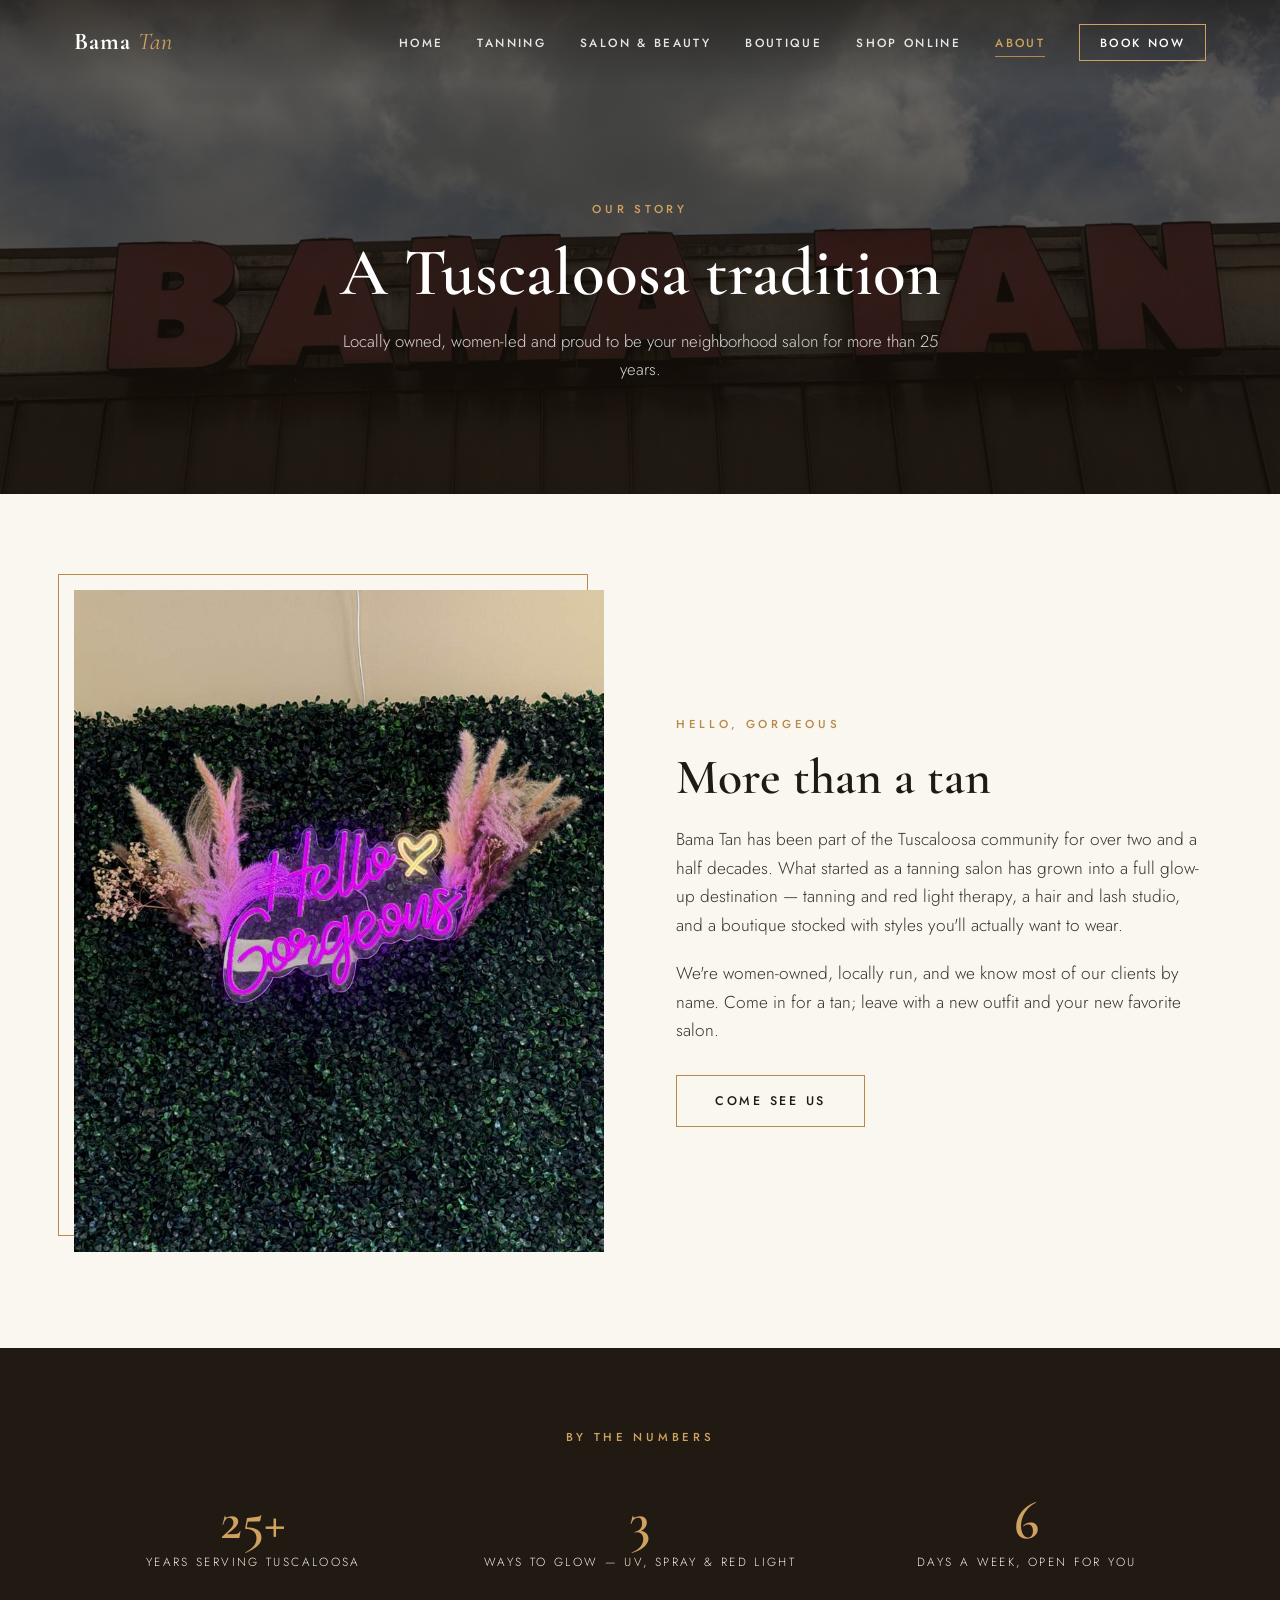
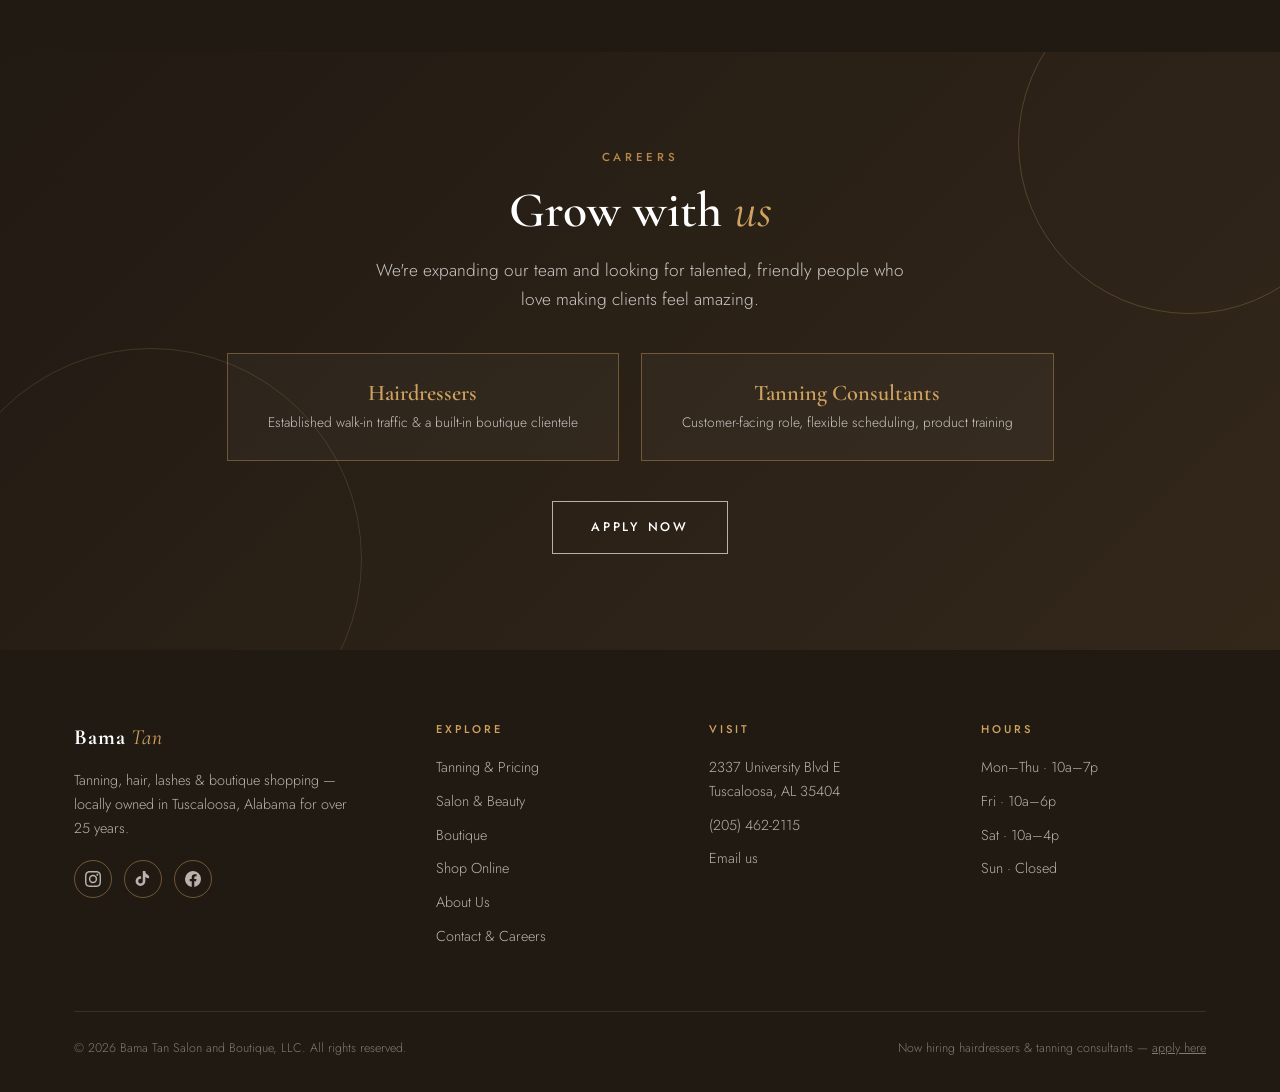
==== about/index.html @ 756f2138 "Add files via upload" ====
<!DOCTYPE html>
<html lang="en">
<head>
<meta charset="UTF-8">
<meta name="viewport" content="width=device-width, initial-scale=1.0">
<title>About Us | Bama Tan Salon & Boutique, Tuscaloosa AL</title>
<meta name="description" content="Locally owned and women-led, Bama Tan has served Tuscaloosa for over 25 years. Now hiring hairdressers and tanning consultants.">
<meta name="robots" content="index, follow">
<meta name="author" content="Bama Tan Salon and Boutique, LLC">
<meta name="theme-color" content="#211a13">
<link rel="canonical" href="https://www.bamatansalonandboutique.com/about/">
<meta name="geo.region" content="US-AL">
<meta name="geo.placename" content="Tuscaloosa, Alabama">
<meta name="geo.position" content="33.2036;-87.5008">
<meta name="ICBM" content="33.2036, -87.5008">
<meta property="og:type" content="website">
<meta property="og:site_name" content="Bama Tan Salon &amp; Boutique">
<meta property="og:title" content="About Us | Bama Tan Salon & Boutique, Tuscaloosa AL">
<meta property="og:description" content="Locally owned and women-led, Bama Tan has served Tuscaloosa for over 25 years. Now hiring hairdressers and tanning consultants.">
<meta property="og:url" content="https://www.bamatansalonandboutique.com/about/">
<meta property="og:image" content="https://www.bamatansalonandboutique.com/assets/img/og-image.jpg">
<meta property="og:image:width" content="1200">
<meta property="og:image:height" content="630">
<meta property="og:locale" content="en_US">
<meta name="twitter:card" content="summary_large_image">
<meta name="twitter:title" content="About Us | Bama Tan Salon & Boutique, Tuscaloosa AL">
<meta name="twitter:description" content="Locally owned and women-led, Bama Tan has served Tuscaloosa for over 25 years. Now hiring hairdressers and tanning consultants.">
<meta name="twitter:image" content="https://www.bamatansalonandboutique.com/assets/img/og-image.jpg">
<link rel="icon" type="image/svg+xml" href="/favicon.svg">
<link rel="apple-touch-icon" href="/apple-touch-icon.png">
<link rel="manifest" href="/site.webmanifest">
<link rel="preload" as="image" href="/assets/img/IMG_2911.jpg">
<link rel="preconnect" href="https://fonts.googleapis.com">
<link rel="preconnect" href="https://fonts.gstatic.com" crossorigin>
<link href="https://fonts.googleapis.com/css2?family=Cormorant+Garamond:ital,wght@0,400;0,500;0,600;0,700;1,400&family=Jost:wght@300;400;500;600&display=swap" rel="stylesheet">
<link rel="stylesheet" href="/assets/css/style.css">
<script type="application/ld+json">
{
 "@context": "https://schema.org",
 "@type": "BeautySalon",
 "name": "Bama Tan Salon and Boutique",
 "alternateName": "Bama Tan",
 "description": "Locally owned salon and boutique in Tuscaloosa, Alabama offering Level 2 and Level 3 tanning, red light therapy, spray tans, hair services, lash extensions, waxing, and a curated fashion boutique.",
 "url": "https://www.bamatansalonandboutique.com/",
 "email": "bethprice@bamatansalonandboutique.com",
 "telephone": "+1-205-462-2115",
 "priceRange": "$$",
 "address": {
  "@type": "PostalAddress",
  "streetAddress": "2337 University Blvd E",
  "addressLocality": "Tuscaloosa",
  "addressRegion": "AL",
  "postalCode": "35404",
  "addressCountry": "US"
 },
 "geo": {
  "@type": "GeoCoordinates",
  "latitude": 33.2036,
  "longitude": -87.5008
 },
 "openingHoursSpecification": [
  {
   "@type": "OpeningHoursSpecification",
   "dayOfWeek": [
    "Monday",
    "Tuesday",
    "Wednesday",
    "Thursday"
   ],
   "opens": "10:00",
   "closes": "19:00"
  },
  {
   "@type": "OpeningHoursSpecification",
   "dayOfWeek": "Friday",
   "opens": "10:00",
   "closes": "18:00"
  },
  {
   "@type": "OpeningHoursSpecification",
   "dayOfWeek": "Saturday",
   "opens": "10:00",
   "closes": "16:00"
  }
 ],
 "sameAs": [
  "https://www.instagram.com/bama_tanttown/",
  "https://www.tiktok.com/@bama_tanttown",
  "https://www.facebook.com/p/Bama-Tan-Salon-Boutique-61575479722698/"
 ],
 "paymentAccepted": "Cash, Visa, Mastercard, American Express, Discover, Afterpay",
 "hasOfferCatalog": {
  "@type": "OfferCatalog",
  "name": "Salon Services",
  "itemListElement": [
   {
    "@type": "Offer",
    "itemOffered": {
     "@type": "Service",
     "name": "Level 1 Tanning"
    },
    "price": "10",
    "priceCurrency": "USD"
   },
   {
    "@type": "Offer",
    "itemOffered": {
     "@type": "Service",
     "name": "Level 2 Tanning"
    },
    "price": "12",
    "priceCurrency": "USD"
   },
   {
    "@type": "Offer",
    "itemOffered": {
     "@type": "Service",
     "name": "Level 3 Tanning"
    },
    "price": "15",
    "priceCurrency": "USD"
   },
   {
    "@type": "Offer",
    "itemOffered": {
     "@type": "Service",
     "name": "Red Light Therapy"
    },
    "price": "12",
    "priceCurrency": "USD"
   },
   {
    "@type": "Offer",
    "itemOffered": {
     "@type": "Service",
     "name": "Spray Tan"
    },
    "price": "30",
    "priceCurrency": "USD"
   },
   {
    "@type": "Offer",
    "itemOffered": {
     "@type": "Service",
     "name": "Classic Lash Extensions"
    },
    "price": "110",
    "priceCurrency": "USD"
   },
   {
    "@type": "Offer",
    "itemOffered": {
     "@type": "Service",
     "name": "Men's Haircut"
    },
    "price": "30",
    "priceCurrency": "USD"
   },
   {
    "@type": "Offer",
    "itemOffered": {
     "@type": "Service",
     "name": "Women's Haircut & Style"
    },
    "price": "45",
    "priceCurrency": "USD"
   },
   {
    "@type": "Offer",
    "itemOffered": {
     "@type": "Service",
     "name": "All-Over Color"
    },
    "price": "60",
    "priceCurrency": "USD"
   },
   {
    "@type": "Offer",
    "itemOffered": {
     "@type": "Service",
     "name": "Blowout & Style"
    },
    "price": "35",
    "priceCurrency": "USD"
   }
  ]
 }
}
</script>
<script type="application/ld+json">{"@context": "https://schema.org", "@type": "BreadcrumbList", "itemListElement": [{"@type": "ListItem", "position": 1, "name": "Home", "item": "https://www.bamatansalonandboutique.com/"}, {"@type": "ListItem", "position": 2, "name": "About", "item": "https://www.bamatansalonandboutique.com/about/"}]}</script>
</head>
<body>

<nav id="nav">
  <div class="wrap nav-inner">
    <a href="/" class="logo">Bama <em>Tan</em></a>
    <button class="burger" id="burger" aria-label="Menu"><span></span><span></span><span></span></button>
    <ul class="nav-links" id="navLinks">
      <li><a href="/">Home</a></li>
      <li><a href="/tanning/">Tanning</a></li>
      <li><a href="/salon/">Salon &amp; Beauty</a></li>
      <li><a href="/boutique/">Boutique</a></li>
      <li><a href="/shop/">Shop Online</a></li>
      <li><a href="/about/" class="active">About</a></li>
      <li><a href="/contact/" class="nav-cta">Book Now</a></li>
    </ul>
  </div>
</nav>

<main>

  <header class="page-hero">
    <div class="bg" style="background-image:url('/assets/img/IMG_2911.jpg')"></div>
    <div class="wrap">
      <span class="eyebrow">Our Story</span>
      <h1 class="h-xl">A Tuscaloosa tradition</h1>
      <p>Locally owned, women-led and proud to be your neighborhood salon for more than 25 years.</p>
    </div>
  </header>

  <section>
    <div class="wrap split">
      <div class="img-frame reveal"><img src="/assets/img/IMG_2914.jpg" alt="Hello Gorgeous neon selfie wall at Bama Tan Salon and Boutique" loading="lazy"></div>
      <div class="reveal">
        <span class="eyebrow">Hello, Gorgeous</span>
        <h2 class="h-lg">More than a tan</h2>
        <p class="lead" style="margin:20px 0">Bama Tan has been part of the Tuscaloosa community for over two and a half decades. What started as a tanning salon has grown into a full glow-up destination — tanning and red light therapy, a hair and lash studio, and a boutique stocked with styles you'll actually want to wear.</p>
        <p class="lead" style="margin:0 0 30px">We're women-owned, locally run, and we know most of our clients by name. Come in for a tan; leave with a new outfit and your new favorite salon.</p>
        <a href="/contact/" class="btn">Come See Us</a>
      </div>
    </div>
  </section>

  <section class="dark" style="padding:80px 0">
    <div class="wrap center reveal">
      <span class="eyebrow">By The Numbers</span>
      <div class="grid-3" style="margin-top:44px">
        <div><div class="serif" style="font-size:3.4rem;color:var(--gold-2)">25+</div><p style="letter-spacing:.2em;text-transform:uppercase;font-size:.74rem">Years serving Tuscaloosa</p></div>
        <div><div class="serif" style="font-size:3.4rem;color:var(--gold-2)">3</div><p style="letter-spacing:.2em;text-transform:uppercase;font-size:.74rem">Ways to glow — UV, spray &amp; red light</p></div>
        <div><div class="serif" style="font-size:3.4rem;color:var(--gold-2)">6</div><p style="letter-spacing:.2em;text-transform:uppercase;font-size:.74rem">Days a week, open for you</p></div>
      </div>
    </div>
  </section>

  <section class="hiring">
    <div class="wrap reveal">
      <span class="eyebrow">Careers</span>
      <h2 class="h-lg">Grow with <em>us</em></h2>
      <p class="lead" style="margin:18px auto 0;max-width:560px;color:rgba(255,255,255,.75)">We're expanding our team and looking for talented, friendly people who love making clients feel amazing.</p>
      <div class="roles">
        <div class="role"><h3>Hairdressers</h3><p>Established walk-in traffic &amp; a built-in boutique clientele</p></div>
        <div class="role"><h3>Tanning Consultants</h3><p>Customer-facing role, flexible scheduling, product training</p></div>
      </div>
      <a href="/contact/" class="btn ghost-light" >Apply Now</a>
    </div>
  </section>

</main>

<footer>
  <div class="wrap">
    <div class="foot-grid">
      <div>
        <a href="/" class="logo">Bama <em>Tan</em></a>
        <p style="max-width:280px">Tanning, hair, lashes &amp; boutique shopping — locally owned in Tuscaloosa, Alabama for over 25 years.</p>
        <div class="socials">
          <a href="https://www.instagram.com/bama_tanttown/" target="_blank" rel="noopener" aria-label="Instagram"><svg viewBox="0 0 24 24"><path d="M12 2.2c3.2 0 3.6 0 4.9.1 1.2.1 1.8.2 2.2.4.6.2 1 .5 1.4.9.4.4.7.8.9 1.4.2.4.4 1 .4 2.2.1 1.3.1 1.7.1 4.9s0 3.6-.1 4.9c-.1 1.2-.2 1.8-.4 2.2-.2.6-.5 1-.9 1.4-.4.4-.8.7-1.4.9-.4.2-1 .4-2.2.4-1.3.1-1.7.1-4.9.1s-3.6 0-4.9-.1c-1.2-.1-1.8-.2-2.2-.4-.6-.2-1-.5-1.4-.9-.4-.4-.7-.8-.9-1.4-.2-.4-.4-1-.4-2.2C2.2 15.6 2.2 15.2 2.2 12s0-3.6.1-4.9c.1-1.2.2-1.8.4-2.2.2-.6.5-1 .9-1.4.4-.4.8-.7 1.4-.9.4-.2 1-.4 2.2-.4C8.4 2.2 8.8 2.2 12 2.2m0-2.2C8.7 0 8.3 0 7 .1 5.7.1 4.9.3 4.1.6c-.8.3-1.5.7-2.1 1.4C1.3 2.6.9 3.3.6 4.1.3 4.9.1 5.7.1 7 0 8.3 0 8.7 0 12s0 3.7.1 5c0 1.3.2 2.1.5 2.9.3.8.7 1.5 1.4 2.1.6.7 1.3 1.1 2.1 1.4.8.3 1.6.5 2.9.5 1.3.1 1.7.1 5 .1s3.7 0 5-.1c1.3 0 2.1-.2 2.9-.5.8-.3 1.5-.7 2.1-1.4.7-.6 1.1-1.3 1.4-2.1.3-.8.5-1.6.5-2.9.1-1.3.1-1.7.1-5s0-3.7-.1-5c0-1.3-.2-2.1-.5-2.9-.3-.8-.7-1.5-1.4-2.1C21.4 1.3 20.7.9 19.9.6 19.1.3 18.3.1 17 .1 15.7 0 15.3 0 12 0zm0 5.8a6.2 6.2 0 1 0 0 12.4 6.2 6.2 0 0 0 0-12.4zM12 16a4 4 0 1 1 0-8 4 4 0 0 1 0 8zm7.8-10.4a1.4 1.4 0 1 1-2.8 0 1.4 1.4 0 0 1 2.8 0z"/></svg></a>
          <a href="https://www.tiktok.com/@bama_tanttown" target="_blank" rel="noopener" aria-label="TikTok"><svg viewBox="0 0 24 24"><path d="M19.6 5.8a5.9 5.9 0 0 1-3.5-2.9 5.8 5.8 0 0 1-.6-2.9h-3.8v15.3a3.5 3.5 0 0 1-3.5 3.4 3.5 3.5 0 0 1-3.4-3.5 3.5 3.5 0 0 1 3.4-3.5c.4 0 .7 0 1 .2V8a7.3 7.3 0 0 0-1-.1 7.3 7.3 0 0 0-7.3 7.3A7.3 7.3 0 0 0 8.2 22.5a7.3 7.3 0 0 0 7.3-7.3V9.1a9.6 9.6 0 0 0 5.6 1.8V7.1c-.5 0-1-.1-1.5-.3z"/></svg></a>
          <a href="https://www.facebook.com/p/Bama-Tan-Salon-Boutique-61575479722698/" target="_blank" rel="noopener" aria-label="Facebook"><svg viewBox="0 0 24 24"><path d="M24 12a12 12 0 1 0-13.9 11.9v-8.4h-3V12h3V9.4c0-3 1.8-4.7 4.6-4.7 1.3 0 2.7.2 2.7.2v3h-1.5c-1.5 0-2 .9-2 1.9V12h3.3l-.5 3.5h-2.8v8.4A12 12 0 0 0 24 12z"/></svg></a>
        </div>
      </div>
      <div>
        <h4>Explore</h4>
        <ul>
          <li><a href="/tanning/">Tanning &amp; Pricing</a></li>
          <li><a href="/salon/">Salon &amp; Beauty</a></li>
          <li><a href="/boutique/">Boutique</a></li>
          <li><a href="/shop/">Shop Online</a></li>
          <li><a href="/about/">About Us</a></li>
          <li><a href="/contact/">Contact &amp; Careers</a></li>
        </ul>
      </div>
      <div>
        <h4>Visit</h4>
        <ul>
          <li>2337 University Blvd E<br>Tuscaloosa, AL 35404</li>
          <li><a href="tel:+12054622115">(205) 462-2115</a></li>
          <li><a href="mailto:bethprice@bamatansalonandboutique.com">Email us</a></li>
        </ul>
      </div>
      <div>
        <h4>Hours</h4>
        <ul>
          <li>Mon&ndash;Thu &middot; 10a&ndash;7p</li>
          <li>Fri &middot; 10a&ndash;6p</li>
          <li>Sat &middot; 10a&ndash;4p</li>
          <li>Sun &middot; Closed</li>
        </ul>
      </div>
    </div>
    <div class="foot-bottom">
      <span>&copy; 2026 Bama Tan Salon and Boutique, LLC. All rights reserved.</span>
      <span>Now hiring hairdressers &amp; tanning consultants &mdash; <a href="/contact/" style="text-decoration:underline">apply here</a></span>
    </div>
  </div>
</footer>

<script src="/assets/js/main.js" defer></script>
</body>
</html>
---- assets/css/style.css ----
:root{
  --ink:#211a13;
  --ink-2:#3a3128;
  --cream:#faf7f1;
  --sand:#f2ebe0;
  --line:#e4dccd;
  --gold:#b8894a;
  --gold-2:#cfa25f;
  --bronze:#8a6533;
  --white:#ffffff;
  --serif:'Cormorant Garamond',Georgia,serif;
  --sans:'Jost',system-ui,sans-serif;
}
*{margin:0;padding:0;box-sizing:border-box}
html{scroll-behavior:smooth}
body{font-family:var(--sans);color:var(--ink);background:var(--cream);line-height:1.65;font-weight:300;-webkit-font-smoothing:antialiased}
img{max-width:100%;display:block}
a{color:inherit;text-decoration:none}
.wrap{max-width:1180px;margin:0 auto;padding:0 24px}
h1,h2,h3,.serif{font-family:var(--serif);font-weight:600;line-height:1.12}
.eyebrow{font-family:var(--sans);text-transform:uppercase;letter-spacing:.32em;font-size:.72rem;font-weight:500;color:var(--gold);margin-bottom:16px;display:block}
.h-xl{font-size:clamp(2.4rem,5.4vw,4.2rem)}
.h-lg{font-size:clamp(2rem,4vw,3.1rem)}
.h-md{font-size:clamp(1.5rem,2.6vw,2rem)}
.lead{font-size:1.08rem;color:var(--ink-2);max-width:640px}
section{padding:96px 0}
.center{text-align:center}
.center .lead{margin:0 auto}
/* ---------- buttons ---------- */
.btn{display:inline-block;padding:15px 38px;font-family:var(--sans);font-size:.78rem;font-weight:500;letter-spacing:.22em;text-transform:uppercase;border:1px solid var(--gold);transition:all .35s ease;cursor:pointer;background:transparent;color:var(--ink)}
.btn:hover{background:var(--gold);color:#fff}
.btn.solid{background:var(--gold);color:#fff}
.btn.solid:hover{background:var(--bronze);border-color:var(--bronze)}
.btn.ghost-light{border-color:rgba(255,255,255,.65);color:#fff}
.btn.ghost-light:hover{background:#fff;color:var(--ink);border-color:#fff}
/* ---------- nav ---------- */
nav{position:fixed;top:0;left:0;right:0;z-index:100;transition:all .4s ease;padding:22px 0;background:linear-gradient(rgba(20,15,10,.55),rgba(20,15,10,0))}
nav.scrolled{background:rgba(250,247,241,.92);backdrop-filter:blur(14px);-webkit-backdrop-filter:blur(14px);padding:12px 0;box-shadow:0 1px 0 var(--line)}
.nav-inner{display:flex;align-items:center;justify-content:space-between}
.logo{font-family:var(--serif);font-size:1.5rem;font-weight:700;letter-spacing:.04em;color:#fff;transition:color .4s}
.logo em{font-style:italic;font-weight:400;color:var(--gold-2)}
nav.scrolled .logo{color:var(--ink)}
.nav-links{display:flex;gap:34px;list-style:none;align-items:center}
.nav-links a{font-size:.74rem;font-weight:500;letter-spacing:.2em;text-transform:uppercase;color:rgba(255,255,255,.88);transition:color .3s;position:relative;padding:4px 0}
.nav-links a:after{content:'';position:absolute;left:0;bottom:-2px;width:0;height:1px;background:var(--gold);transition:width .3s}
.nav-links a:hover:after,.nav-links a.active:after{width:100%}
nav.scrolled .nav-links a{color:var(--ink-2)}
.nav-links a.active{color:var(--gold-2)}
nav.scrolled .nav-links a.active{color:var(--gold)}
.nav-cta{border:1px solid var(--gold-2);padding:9px 20px !important;color:#fff !important}
nav.scrolled .nav-cta{color:var(--gold) !important}
.nav-cta:after{display:none}
.nav-cta:hover{background:var(--gold);color:#fff !important}
.burger{display:none;background:none;border:none;cursor:pointer;z-index:110;width:30px;height:22px;position:relative}
.burger span{position:absolute;left:0;width:100%;height:2px;background:#fff;transition:all .3s}
nav.scrolled .burger span{background:var(--ink)}
.burger span:nth-child(1){top:0}.burger span:nth-child(2){top:10px}.burger span:nth-child(3){top:20px}
body.menu-open .burger span{background:var(--ink)}
body.menu-open .burger span:nth-child(1){top:10px;transform:rotate(45deg)}
body.menu-open .burger span:nth-child(2){opacity:0}
body.menu-open .burger span:nth-child(3){top:10px;transform:rotate(-45deg)}
/* ---------- hero ---------- */
.hero{position:relative;min-height:92vh;display:flex;align-items:center;justify-content:center;text-align:center;color:#fff;overflow:hidden}
.hero-bg{position:absolute;inset:0;background-size:cover;background-position:center 62%;transform:scale(1.05);animation:heroZoom 12s ease forwards}
@keyframes heroZoom{to{transform:scale(1)}}
.hero-bg:after{content:'';position:absolute;inset:0;background:linear-gradient(180deg,rgba(24,17,10,.5) 0%,rgba(24,17,10,.62) 55%,rgba(24,17,10,.8) 100%)}
.hero-content{position:relative;z-index:2;padding:120px 24px 60px;max-width:820px}
.hero .eyebrow{color:var(--gold-2)}
.hero h1{font-size:clamp(2.8rem,7vw,5.2rem);font-weight:600;margin-bottom:22px}
.hero h1 em{font-style:italic;font-weight:400;color:var(--gold-2)}
.hero p{font-size:1.1rem;font-weight:300;color:rgba(255,255,255,.85);max-width:560px;margin:0 auto 38px}
.hero-btns{display:flex;gap:16px;justify-content:center;flex-wrap:wrap}
.hero-scroll{position:absolute;bottom:32px;left:50%;transform:translateX(-50%);z-index:2;color:rgba(255,255,255,.6);font-size:.68rem;letter-spacing:.3em;text-transform:uppercase;animation:bob 2.4s ease-in-out infinite}
@keyframes bob{0%,100%{transform:translate(-50%,0)}50%{transform:translate(-50%,8px)}}
/* ---------- page heroes ---------- */
.page-hero{position:relative;padding:200px 0 110px;color:#fff;text-align:center;overflow:hidden}
.page-hero .bg{position:absolute;inset:0;background-size:cover;background-position:center}
.page-hero .bg:after{content:'';position:absolute;inset:0;background:linear-gradient(180deg,rgba(24,17,10,.62),rgba(24,17,10,.75))}
.page-hero .wrap{position:relative;z-index:2}
.page-hero .eyebrow{color:var(--gold-2)}
.page-hero p{color:rgba(255,255,255,.82);max-width:600px;margin:18px auto 0;font-size:1.05rem}
/* ---------- ticker strip ---------- */
.strip{background:var(--ink);color:rgba(255,255,255,.9);padding:16px 0;font-size:.75rem;letter-spacing:.24em;text-transform:uppercase;text-align:center}
.strip b{color:var(--gold-2);font-weight:500}
.strip .sep{margin:0 18px;color:var(--gold);opacity:.7}
/* ---------- cards ---------- */
.grid-3{display:grid;grid-template-columns:repeat(3,1fr);gap:28px}
.grid-2{display:grid;grid-template-columns:repeat(2,1fr);gap:28px}
.svc-card{background:var(--white);border:1px solid var(--line);transition:transform .4s ease,box-shadow .4s ease;display:flex;flex-direction:column}
.svc-card:hover{transform:translateY(-6px);box-shadow:0 24px 48px -18px rgba(60,44,22,.22)}
.svc-card .img{aspect-ratio:4/3;overflow:hidden}
.svc-card .img img{width:100%;height:100%;object-fit:cover;transition:transform .6s ease}
.svc-card:hover .img img{transform:scale(1.06)}
.svc-card .body{padding:30px 28px 34px;flex:1;display:flex;flex-direction:column}
.svc-card h3{font-size:1.45rem;margin-bottom:10px}
.svc-card p{font-size:.95rem;color:var(--ink-2);flex:1}
.svc-card .from{margin-top:18px;font-size:.72rem;letter-spacing:.24em;text-transform:uppercase;color:var(--gold);font-weight:500}
/* ---------- pricing ---------- */
.price-block{background:var(--white);border:1px solid var(--line);padding:44px 40px;position:relative}
.price-block.featured{border-top:3px solid var(--gold)}
.price-block h3{font-size:1.7rem;margin-bottom:6px}
.price-block .tag{font-size:.7rem;letter-spacing:.26em;text-transform:uppercase;color:var(--gold);font-weight:500}
.price-block .desc{font-size:.93rem;color:var(--ink-2);margin:14px 0 24px}
.price-list{list-style:none}
.price-list li{display:flex;align-items:baseline;justify-content:space-between;gap:12px;padding:11px 0;border-bottom:1px solid var(--sand);font-size:.96rem}
.price-list li:last-child{border-bottom:none}
.price-list .dots{flex:1;border-bottom:1px dotted var(--line);transform:translateY(-4px)}
.price-list .amt{font-family:var(--serif);font-size:1.15rem;font-weight:600;color:var(--bronze);white-space:nowrap}
.price-list .sub{display:block;font-size:.78rem;color:#8d8272;letter-spacing:.02em}
.member-note{margin-top:22px;padding:16px 20px;background:var(--sand);font-size:.85rem;color:var(--ink-2);border-left:2px solid var(--gold)}
.member-note b{font-weight:500;color:var(--ink)}
/* ---------- alt sections ---------- */
.dark{background:var(--ink);color:#f4efe6}
.dark .eyebrow{color:var(--gold-2)}
.dark .lead{color:rgba(244,239,230,.75)}
.split{display:grid;grid-template-columns:1fr 1fr;gap:72px;align-items:center}
.split .img-frame{position:relative}
.img-frame img{width:100%;height:100%;object-fit:cover;aspect-ratio:4/5}
.img-frame:before{content:'';position:absolute;inset:-16px 16px 16px -16px;border:1px solid var(--gold);z-index:0;pointer-events:none}
.img-frame.flip:before{inset:-16px -16px 16px 16px}
.img-frame img{position:relative;z-index:1}
/* ---------- gallery ---------- */
.mosaic{display:grid;grid-template-columns:repeat(4,1fr);grid-auto-rows:230px;gap:14px}
.mosaic .tile{overflow:hidden;position:relative}
.mosaic .tile img{width:100%;height:100%;object-fit:cover;transition:transform .6s ease}
.mosaic .tile:hover img{transform:scale(1.07)}
.mosaic .w2{grid-column:span 2}
.mosaic .t2{grid-row:span 2}
/* ---------- policy ---------- */
.policy{display:grid;grid-template-columns:1fr 1fr;gap:28px}
.policy .col{background:var(--white);border:1px solid var(--line);padding:36px}
.policy h4{font-family:var(--serif);font-size:1.3rem;margin-bottom:14px}
.policy ul{list-style:none}
.policy li{padding:8px 0 8px 26px;position:relative;font-size:.93rem;color:var(--ink-2);border-bottom:1px solid var(--sand)}
.policy li:last-child{border:none}
.policy li:before{content:'—';position:absolute;left:0;color:var(--gold)}
/* ---------- hiring ---------- */
.hiring{background:linear-gradient(135deg,var(--ink) 0%,#33271a 100%);color:#fff;text-align:center;position:relative;overflow:hidden}
.hiring:before{content:'';position:absolute;top:-80px;right:-80px;width:340px;height:340px;border:1px solid rgba(207,162,95,.25);border-radius:50%}
.hiring:after{content:'';position:absolute;bottom:-120px;left:-60px;width:420px;height:420px;border:1px solid rgba(207,162,95,.18);border-radius:50%}
.hiring .wrap{position:relative;z-index:2}
.hiring h2 em{font-style:italic;color:var(--gold-2);font-weight:400}
.roles{display:flex;gap:22px;justify-content:center;margin:40px 0;flex-wrap:wrap}
.role{border:1px solid rgba(207,162,95,.4);padding:26px 40px;min-width:250px;background:rgba(255,255,255,.03)}
.role h3{font-size:1.4rem;color:var(--gold-2);margin-bottom:6px}
.role p{font-size:.86rem;color:rgba(255,255,255,.72)}
/* ---------- contact ---------- */
.contact-grid{display:grid;grid-template-columns:1fr 1.15fr;gap:64px;align-items:start}
.info-item{display:flex;gap:18px;padding:20px 0;border-bottom:1px solid var(--line)}
.info-item:last-of-type{border:none}
.info-item .ico{width:42px;height:42px;flex:none;border:1px solid var(--gold);border-radius:50%;display:flex;align-items:center;justify-content:center;color:var(--gold)}
.info-item h4{font-family:var(--sans);font-size:.72rem;letter-spacing:.24em;text-transform:uppercase;font-weight:500;color:var(--gold);margin-bottom:4px}
.info-item p,.info-item a{font-size:.98rem;color:var(--ink-2)}
.info-item a:hover{color:var(--gold)}
.hours-table{width:100%;font-size:.95rem;border-collapse:collapse}
.hours-table td{padding:9px 0;border-bottom:1px solid var(--sand);color:var(--ink-2)}
.hours-table td:last-child{text-align:right;font-weight:400;color:var(--ink)}
form{background:var(--white);border:1px solid var(--line);padding:46px 42px}
form h3{font-size:1.7rem;margin-bottom:6px}
form .sub{font-size:.9rem;color:var(--ink-2);margin-bottom:28px}
.field{margin-bottom:20px}
.field label{display:block;font-size:.7rem;letter-spacing:.22em;text-transform:uppercase;font-weight:500;color:var(--ink-2);margin-bottom:8px}
.field input,.field select,.field textarea{width:100%;padding:13px 16px;border:1px solid var(--line);background:var(--cream);font-family:var(--sans);font-size:.95rem;font-weight:300;color:var(--ink);transition:border-color .3s;-webkit-appearance:none;border-radius:0}
.field input:focus,.field select:focus,.field textarea:focus{outline:none;border-color:var(--gold)}
.field textarea{min-height:130px;resize:vertical}
.field select{background-image:url("data:image/svg+xml;charset=UTF-8,%3Csvg xmlns='http://www.w3.org/2000/svg' width='10' height='6'%3E%3Cpath d='M0 0l5 6 5-6z' fill='%23b8894a'/%3E%3C/svg%3E");background-repeat:no-repeat;background-position:right 16px center}
.form-note{font-size:.8rem;color:#8d8272;margin-top:14px}
/* ---------- footer ---------- */
footer{background:var(--ink);color:rgba(244,239,230,.72);padding:70px 0 34px;font-size:.9rem}
.foot-grid{display:grid;grid-template-columns:1.4fr 1fr 1fr 1fr;gap:48px;margin-bottom:52px}
footer .logo{color:#fff;font-size:1.35rem;display:inline-block;margin-bottom:14px}
footer h4{font-family:var(--sans);font-size:.7rem;letter-spacing:.26em;text-transform:uppercase;color:var(--gold-2);font-weight:500;margin-bottom:18px}
footer ul{list-style:none}
footer li{margin-bottom:10px}
footer a:hover{color:var(--gold-2)}
.socials{display:flex;gap:12px;margin-top:20px}
.socials a{width:38px;height:38px;border:1px solid rgba(207,162,95,.45);border-radius:50%;display:flex;align-items:center;justify-content:center;transition:all .3s}
.socials a:hover{background:var(--gold);border-color:var(--gold);color:#fff}
.socials svg{width:16px;height:16px;fill:currentColor}
.foot-bottom{border-top:1px solid rgba(255,255,255,.1);padding-top:26px;display:flex;justify-content:space-between;gap:12px;flex-wrap:wrap;font-size:.78rem;color:rgba(244,239,230,.45)}
/* ---------- reveal ---------- */
.reveal{opacity:0;transform:translateY(26px);transition:opacity .8s ease,transform .8s ease}
.reveal.in{opacity:1;transform:none}
/* ---------- pages ---------- */

/* ---------- responsive ---------- */
@media(max-width:960px){
  .grid-3{grid-template-columns:1fr 1fr}
  .split,.contact-grid,.policy{grid-template-columns:1fr;gap:44px}
  .mosaic{grid-template-columns:repeat(2,1fr);grid-auto-rows:210px}
  .foot-grid{grid-template-columns:1fr 1fr}
  section{padding:76px 0}
}
@media(max-width:720px){
  .burger{display:block}
  .nav-links{position:fixed;inset:0;background:var(--cream);flex-direction:column;justify-content:center;gap:30px;transform:translateX(100%);transition:transform .4s ease}
  body.menu-open .nav-links{transform:none}
  .nav-links a{color:var(--ink) !important;font-size:.95rem}
  .nav-cta{color:var(--gold) !important}
  .grid-3,.grid-2{grid-template-columns:1fr}
  .hero{min-height:86vh}
  .page-hero{padding:150px 0 80px}
  .mosaic{grid-template-columns:1fr 1fr;grid-auto-rows:160px}
  form{padding:34px 24px}
  .foot-grid{grid-template-columns:1fr;gap:34px}
  .strip{font-size:.62rem;letter-spacing:.16em}
  .strip .sep{margin:0 8px}
}

/* ---------- shop ---------- */
.buy{font-size:.66rem;letter-spacing:.18em;text-transform:uppercase;font-weight:500;border:1px solid var(--gold);color:var(--gold);padding:6px 16px;margin-left:14px;white-space:nowrap;cursor:pointer;transition:all .3s;display:inline-block}
.buy:hover{background:var(--gold);color:#fff}
.shop-note{max-width:640px;margin:0 auto}
/* ---------- catalog ---------- */
.filter-bar{display:flex;gap:10px;flex-wrap:wrap;justify-content:center;margin:0 0 18px}
.filter-btn{font-family:var(--sans);font-size:.7rem;letter-spacing:.2em;text-transform:uppercase;font-weight:500;padding:10px 22px;border:1px solid var(--line);background:var(--white);color:var(--ink-2);cursor:pointer;transition:all .3s}
.filter-btn:hover{border-color:var(--gold);color:var(--gold)}
.filter-btn.on{background:var(--gold);border-color:var(--gold);color:#fff}
.search-wrap{max-width:420px;margin:0 auto 40px}
.search-wrap input{width:100%;padding:13px 18px;border:1px solid var(--line);background:var(--white);font-family:var(--sans);font-weight:300;font-size:.95rem;border-radius:0;-webkit-appearance:none}
.search-wrap input:focus{outline:none;border-color:var(--gold)}
.p-grid{display:grid;grid-template-columns:repeat(4,1fr);gap:22px}
.p-card{background:var(--white);border:1px solid var(--line);display:flex;flex-direction:column;transition:transform .3s,box-shadow .3s}
.p-card:hover{transform:translateY(-4px);box-shadow:0 18px 36px -16px rgba(60,44,22,.2)}
.p-img{aspect-ratio:1/1;overflow:hidden;background:var(--sand);position:relative}
.p-img img{width:100%;height:100%;object-fit:cover}
.p-img .ph{position:absolute;inset:0;display:flex;flex-direction:column;align-items:center;justify-content:center;gap:6px;color:var(--gold)}
.p-img .ph .mono{font-family:var(--serif);font-size:2.6rem;font-weight:600;opacity:.55}
.p-img .ph small{font-size:.6rem;letter-spacing:.24em;text-transform:uppercase;color:#b3a68e}
.p-body{padding:16px 16px 18px;display:flex;flex-direction:column;flex:1}
.p-body h3{font-size:1.02rem;line-height:1.3;margin-bottom:4px;font-weight:600}
.p-meta{font-size:.74rem;color:#8d8272;margin-bottom:10px}
.p-row{margin-top:auto;display:flex;align-items:center;justify-content:space-between;gap:8px}
.p-price{font-family:var(--serif);font-size:1.2rem;font-weight:700;color:var(--bronze)}
.p-card .buy{margin-left:0;padding:6px 13px}
.p-count{text-align:center;font-size:.78rem;letter-spacing:.18em;text-transform:uppercase;color:#8d8272;margin-bottom:26px}
@media(max-width:960px){.p-grid{grid-template-columns:repeat(3,1fr)}}
@media(max-width:720px){.p-grid{grid-template-columns:repeat(2,1fr);gap:12px}.p-body{padding:12px}.p-body h3{font-size:.9rem}}
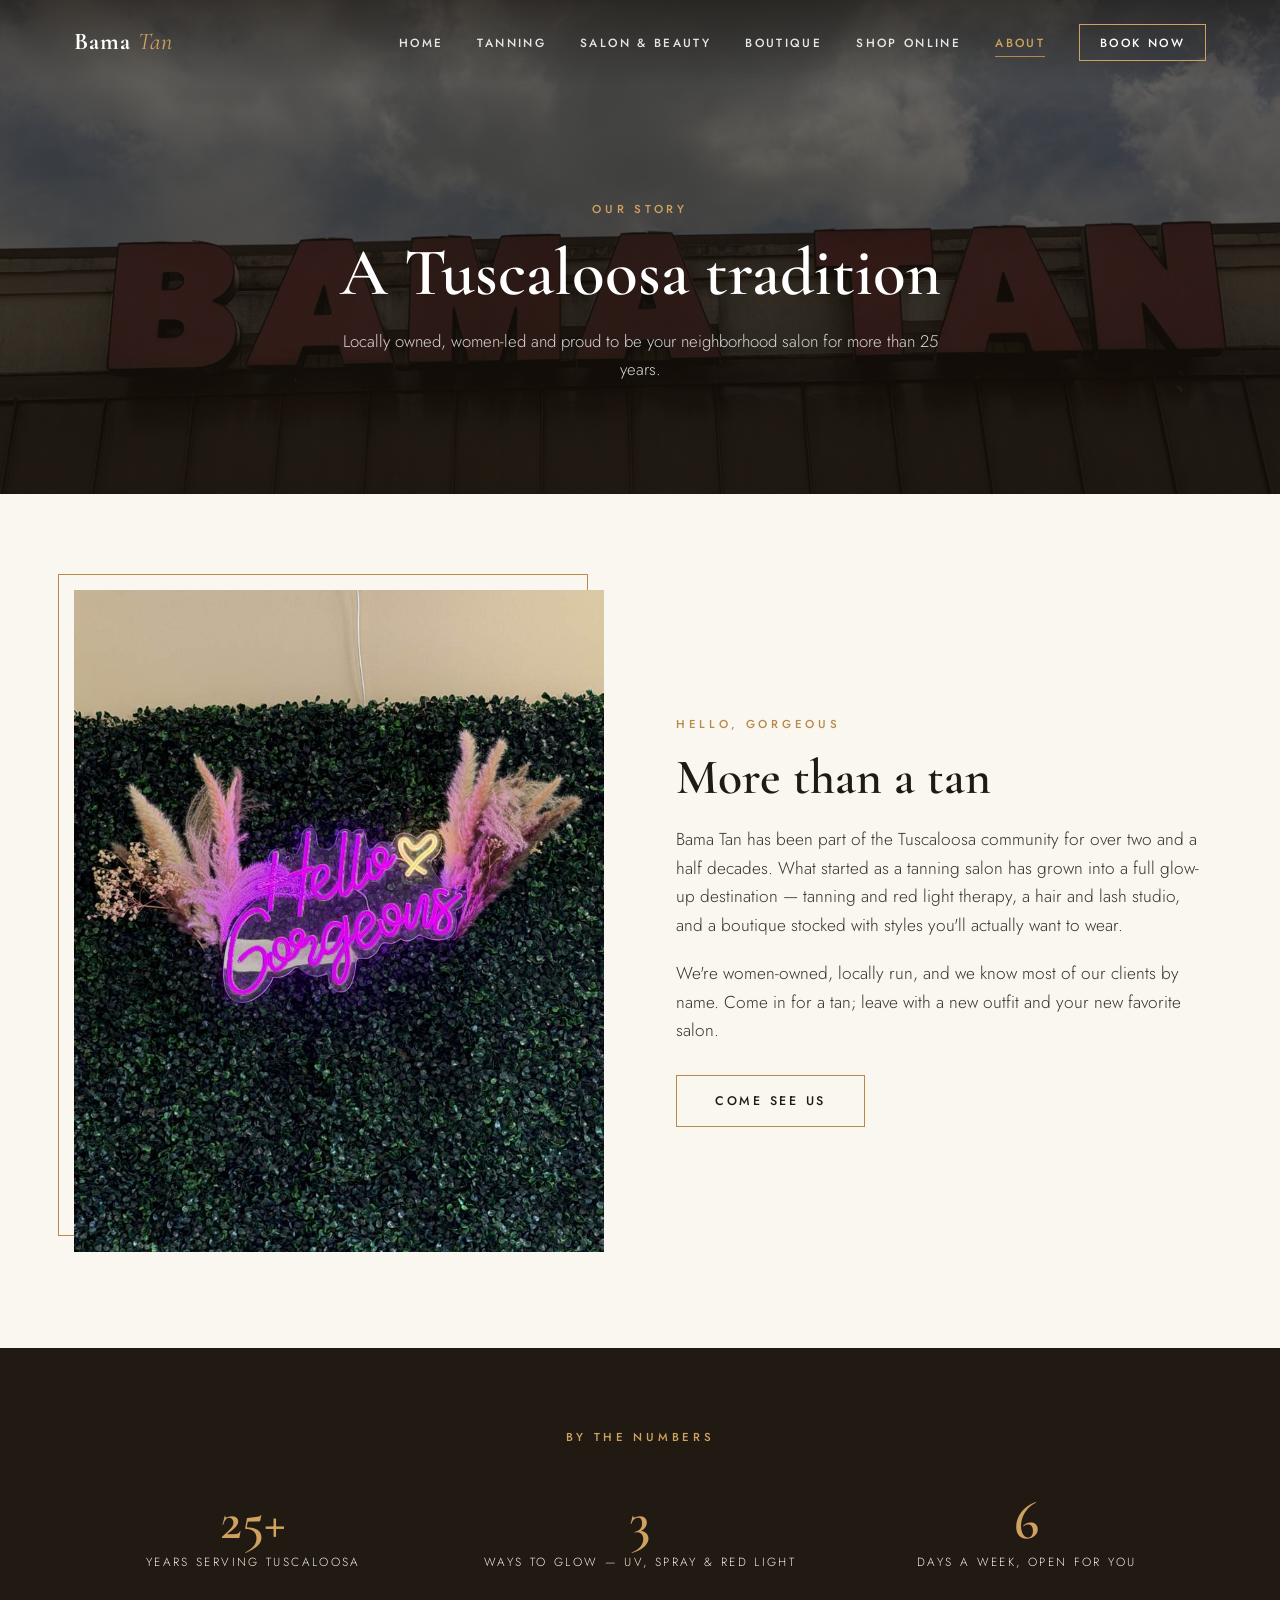
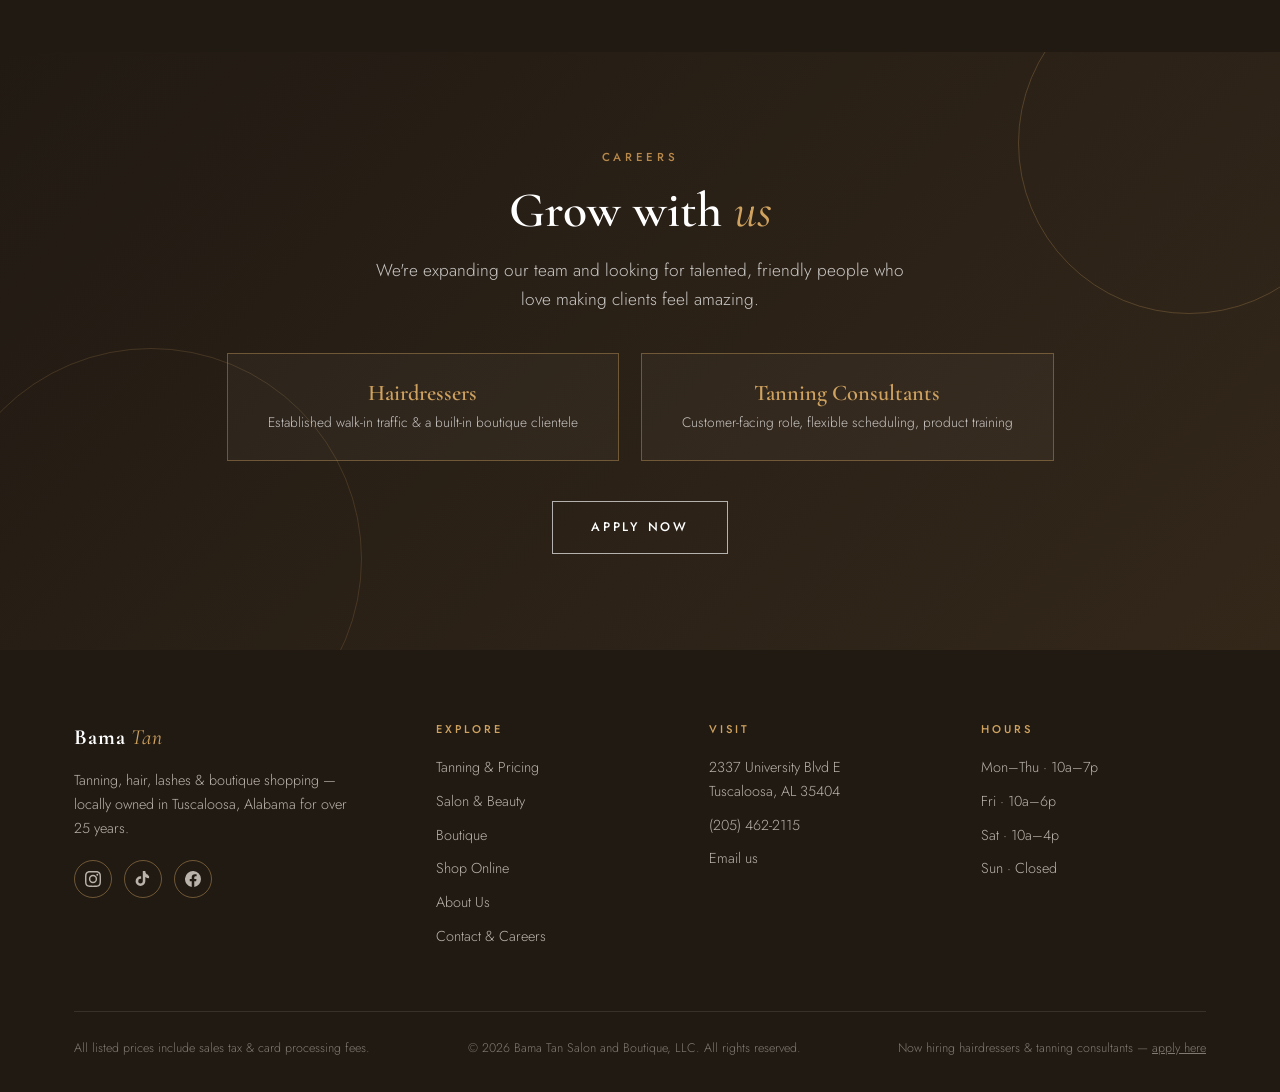
==== commit fbffe795: "Add files via upload" ====
--- a/about/index.html
+++ b/about/index.html
@@ -97,18 +97,9 @@
     "@type": "Offer",
     "itemOffered": {
      "@type": "Service",
-     "name": "Level 1 Tanning"
-    },
-    "price": "10",
-    "priceCurrency": "USD"
-   },
-   {
-    "@type": "Offer",
-    "itemOffered": {
-     "@type": "Service",
      "name": "Level 2 Tanning"
     },
-    "price": "12",
+    "price": "13.61",
     "priceCurrency": "USD"
    },
    {
@@ -117,7 +108,7 @@
      "@type": "Service",
      "name": "Level 3 Tanning"
     },
-    "price": "15",
+    "price": "17.01",
     "priceCurrency": "USD"
    },
    {
@@ -126,7 +117,7 @@
      "@type": "Service",
      "name": "Red Light Therapy"
     },
-    "price": "12",
+    "price": "13.61",
     "priceCurrency": "USD"
    },
    {
@@ -135,7 +126,7 @@
      "@type": "Service",
      "name": "Spray Tan"
     },
-    "price": "30",
+    "price": "34.02",
     "priceCurrency": "USD"
    },
    {
@@ -144,44 +135,15 @@
      "@type": "Service",
      "name": "Classic Lash Extensions"
     },
-    "price": "110",
-    "priceCurrency": "USD"
-   },
-   {
-    "@type": "Offer",
-    "itemOffered": {
-     "@type": "Service",
-     "name": "Men's Haircut"
-    },
-    "price": "30",
-    "priceCurrency": "USD"
-   },
-   {
-    "@type": "Offer",
-    "itemOffered": {
-     "@type": "Service",
-     "name": "Women's Haircut & Style"
-    },
-    "price": "45",
-    "priceCurrency": "USD"
-   },
-   {
-    "@type": "Offer",
-    "itemOffered": {
-     "@type": "Service",
-     "name": "All-Over Color"
-    },
-    "price": "60",
-    "priceCurrency": "USD"
-   },
-   {
-    "@type": "Offer",
-    "itemOffered": {
-     "@type": "Service",
-     "name": "Blowout & Style"
-    },
-    "price": "35",
-    "priceCurrency": "USD"
+    "price": "124.74",
+    "priceCurrency": "USD"
+   },
+   {
+    "@type": "Offer",
+    "itemOffered": {
+     "@type": "Service",
+     "name": "Hair Services"
+    }
    }
   ]
  }
@@ -299,6 +261,7 @@
       </div>
     </div>
     <div class="foot-bottom">
+      <span>All listed prices include sales tax &amp; card processing fees.</span>
       <span>&copy; 2026 Bama Tan Salon and Boutique, LLC. All rights reserved.</span>
       <span>Now hiring hairdressers &amp; tanning consultants &mdash; <a href="/contact/" style="text-decoration:underline">apply here</a></span>
     </div>
--- a/assets/css/style.css
+++ b/assets/css/style.css
@@ -37,6 +37,9 @@
 /* ---------- nav ---------- */
 nav{position:fixed;top:0;left:0;right:0;z-index:100;transition:all .4s ease;padding:22px 0;background:linear-gradient(rgba(20,15,10,.55),rgba(20,15,10,0))}
 nav.scrolled{background:rgba(250,247,241,.92);backdrop-filter:blur(14px);-webkit-backdrop-filter:blur(14px);padding:12px 0;box-shadow:0 1px 0 var(--line)}
+/* backdrop-filter creates a containing block that clips the fixed mobile menu — drop it while the menu is open */
+body.menu-open nav,body.menu-open nav.scrolled{backdrop-filter:none;-webkit-backdrop-filter:none;background:var(--cream)}
+body.menu-open{overflow:hidden}
 .nav-inner{display:flex;align-items:center;justify-content:space-between}
 .logo{font-family:var(--serif);font-size:1.5rem;font-weight:700;letter-spacing:.04em;color:#fff;transition:color .4s}
 .logo em{font-style:italic;font-weight:400;color:var(--gold-2)}
@@ -234,6 +237,46 @@
 .p-row{margin-top:auto;display:flex;align-items:center;justify-content:space-between;gap:8px}
 .p-price{font-family:var(--serif);font-size:1.2rem;font-weight:700;color:var(--bronze)}
 .p-card .buy{margin-left:0;padding:6px 13px}
+.p-var{width:100%;margin-bottom:10px;padding:8px 10px;border:1px solid var(--line);background:var(--cream);font-family:var(--sans);font-weight:300;font-size:.82rem;border-radius:0;-webkit-appearance:none;background-image:url("data:image/svg+xml;charset=UTF-8,%3Csvg xmlns='http://www.w3.org/2000/svg' width='10' height='6'%3E%3Cpath d='M0 0l5 6 5-6z' fill='%23b8894a'/%3E%3C/svg%3E");background-repeat:no-repeat;background-position:right 10px center}
+.p-var:focus{outline:none;border-color:var(--gold)}
 .p-count{text-align:center;font-size:.78rem;letter-spacing:.18em;text-transform:uppercase;color:#8d8272;margin-bottom:26px}
+button.buy{background:transparent;font-family:var(--sans)}
+.tax-note{text-align:center;font-size:.8rem;color:#8d8272;margin:10px auto 0;max-width:520px}
+/* ---------- cart ---------- */
+#cartFab{position:fixed;right:22px;bottom:22px;z-index:120;width:58px;height:58px;border-radius:50%;background:var(--gold);color:#fff;border:none;cursor:pointer;box-shadow:0 10px 26px -8px rgba(60,44,22,.5);display:flex;align-items:center;justify-content:center;transition:transform .25s}
+#cartFab:hover{transform:scale(1.07)}
+#cartFab svg{width:24px;height:24px;fill:none;stroke:#fff;stroke-width:1.8}
+#cartCount{position:absolute;top:-4px;right:-4px;min-width:22px;height:22px;border-radius:11px;background:var(--ink);color:#fff;font-size:.72rem;font-weight:500;display:flex;align-items:center;justify-content:center;padding:0 5px}
+#cartOverlay{position:fixed;inset:0;background:rgba(30,20,15,.45);z-index:130;opacity:0;pointer-events:none;transition:opacity .3s}
+#cartPanel{position:fixed;top:0;right:0;bottom:0;width:min(420px,100vw);background:var(--cream);z-index:131;transform:translateX(100%);transition:transform .35s ease;display:flex;flex-direction:column;box-shadow:-18px 0 44px -20px rgba(0,0,0,.35)}
+body.cart-open #cartOverlay{opacity:1;pointer-events:auto}
+body.cart-open #cartPanel{transform:none}
+body.cart-open{overflow:hidden}
+.cart-head{display:flex;align-items:center;justify-content:space-between;padding:20px 24px;border-bottom:1px solid var(--line)}
+.cart-head h3{font-size:1.5rem}
+#cartClose{background:none;border:none;font-size:1.5rem;cursor:pointer;color:var(--ink-2);line-height:1}
+#cartItems{flex:1;overflow-y:auto;padding:10px 24px}
+.cart-row{display:flex;gap:12px;align-items:center;padding:14px 0;border-bottom:1px solid var(--sand)}
+.cart-row .ci-info{flex:1;min-width:0}
+.cart-row h4{font-family:var(--sans);font-weight:400;font-size:.92rem;line-height:1.3}
+.cart-row .ci-var{font-size:.76rem;color:#8d8272}
+.cart-row .ci-price{font-family:var(--serif);font-weight:700;color:var(--bronze);white-space:nowrap}
+.qty{display:flex;align-items:center;border:1px solid var(--line);background:var(--white)}
+.qty button{width:26px;height:26px;border:none;background:none;cursor:pointer;font-size:1rem;color:var(--gold)}
+.qty span{min-width:22px;text-align:center;font-size:.85rem}
+.ci-remove{background:none;border:none;color:#b3a68e;cursor:pointer;font-size:1.05rem;padding:2px}
+.cart-empty{text-align:center;color:#8d8272;padding:60px 0;font-size:.95rem}
+.cart-foot{border-top:1px solid var(--line);padding:18px 24px 22px;background:var(--white)}
+.ful-opts{display:flex;flex-direction:column;gap:8px;margin-bottom:14px}
+.ful-opts label{display:flex;align-items:center;gap:10px;font-size:.9rem;border:1px solid var(--line);padding:10px 14px;cursor:pointer;background:var(--cream)}
+.ful-opts input{accent-color:var(--gold)}
+.ful-opts .ful-price{margin-left:auto;font-family:var(--serif);font-weight:700;color:var(--bronze)}
+.cart-total{display:flex;justify-content:space-between;font-size:1.05rem;margin:8px 0 4px}
+.cart-total b{font-family:var(--serif);font-size:1.35rem;color:var(--bronze)}
+.cart-tax-note{font-size:.74rem;color:#8d8272;margin-bottom:14px}
+#cartCheckout{width:100%;padding:15px;background:var(--gold);color:#fff;border:1px solid var(--gold);font-family:var(--sans);font-size:.78rem;letter-spacing:.22em;text-transform:uppercase;font-weight:500;cursor:pointer;transition:background .3s}
+#cartCheckout:hover{background:var(--bronze)}
+#cartCheckout[disabled]{opacity:.6;cursor:wait}
+.paid-banner{background:#3d7a46;color:#fff;text-align:center;padding:14px 20px;font-size:.95rem}
 @media(max-width:960px){.p-grid{grid-template-columns:repeat(3,1fr)}}
-@media(max-width:720px){.p-grid{grid-template-columns:repeat(2,1fr);gap:12px}.p-body{padding:12px}.p-body h3{font-size:.9rem}}
+@media(max-width:720px){.p-grid{grid-template-columns:repeat(2,1fr);gap:12px}.p-body{padding:12px}.p-body h3{font-size:.9rem}#cartFab{right:14px;bottom:14px}}
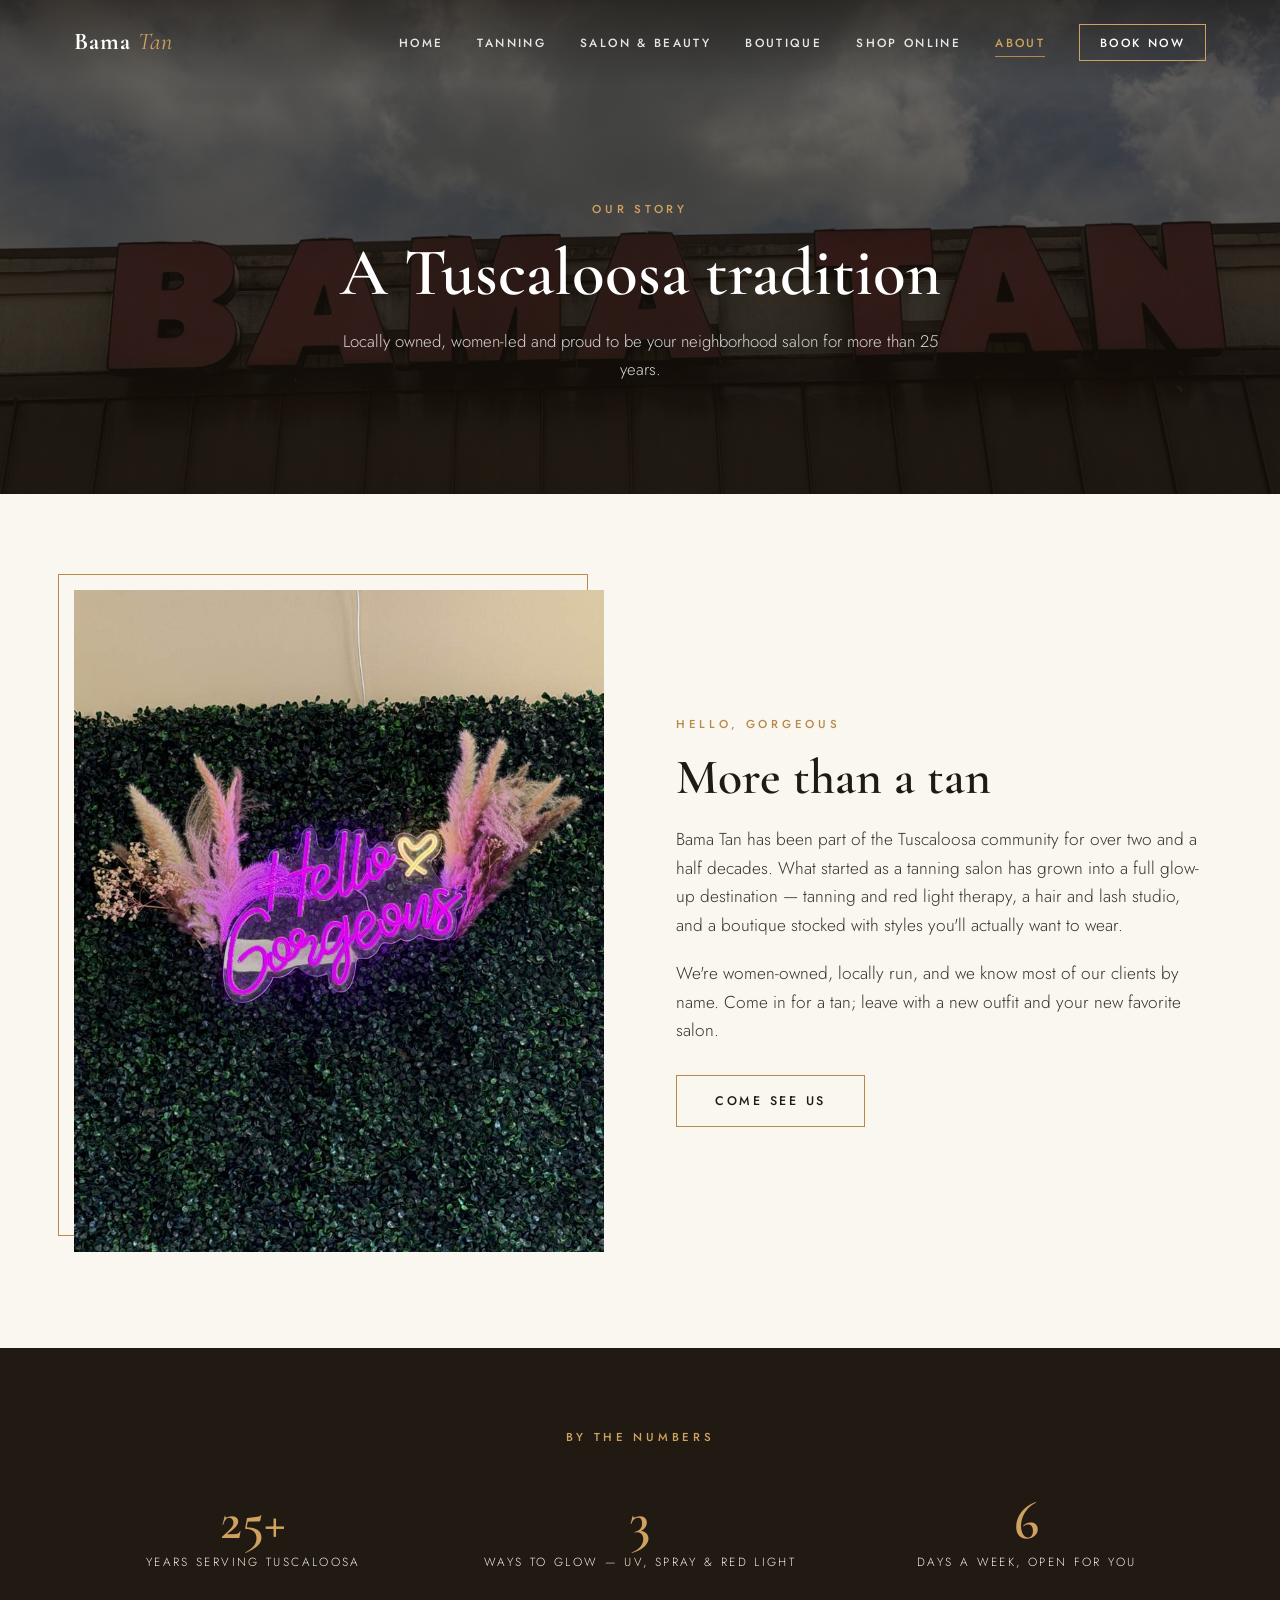
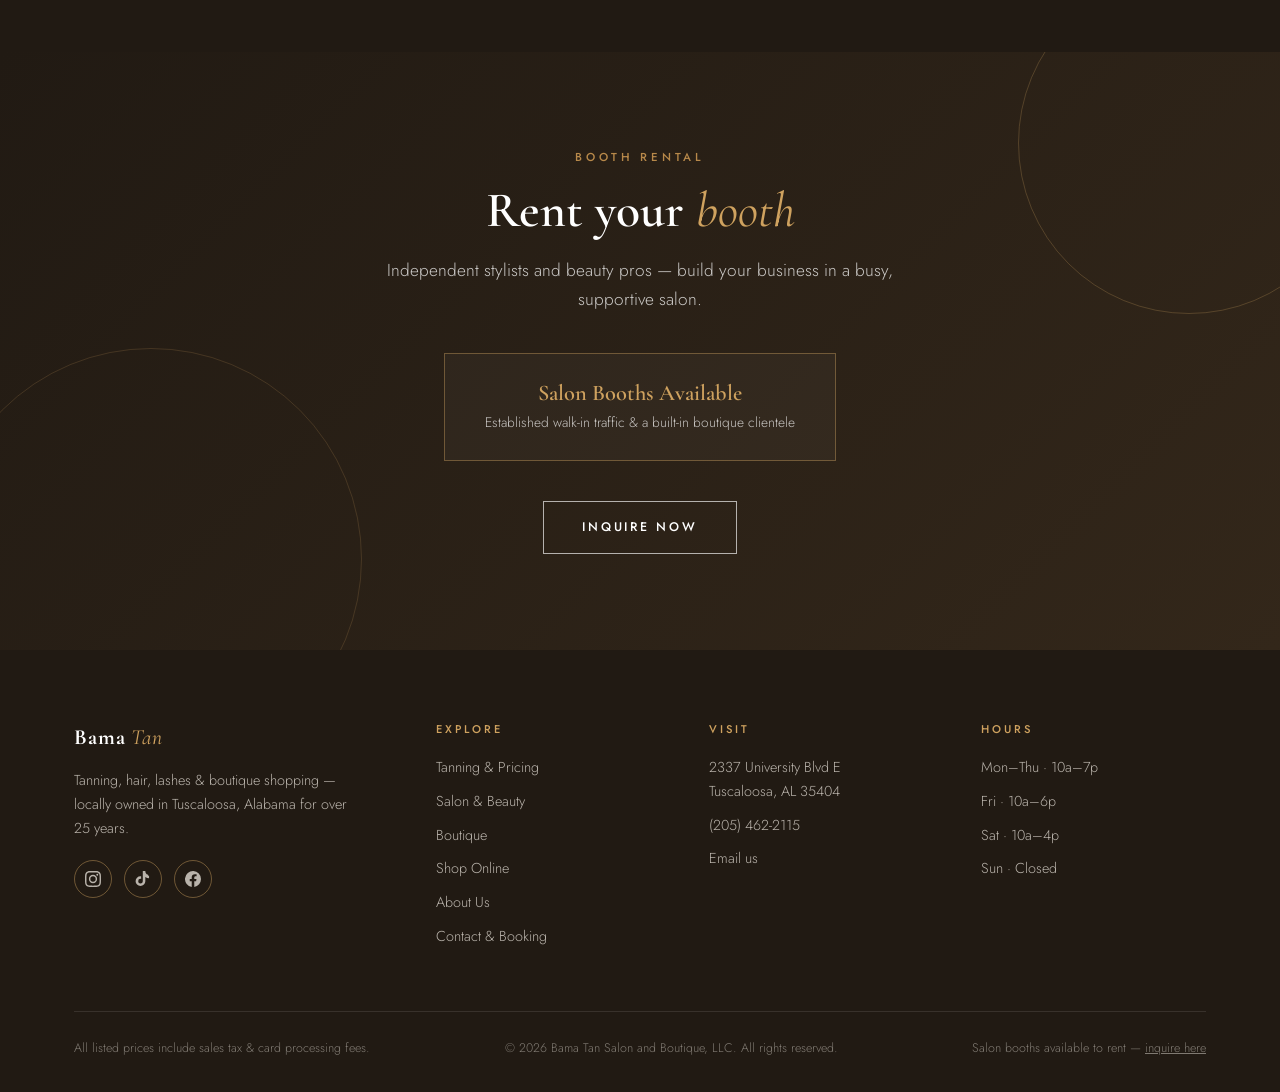
==== commit 2f967cf0: "Add files via upload" ====
--- a/about/index.html
+++ b/about/index.html
@@ -4,7 +4,7 @@
 <meta charset="UTF-8">
 <meta name="viewport" content="width=device-width, initial-scale=1.0">
 <title>About Us | Bama Tan Salon & Boutique, Tuscaloosa AL</title>
-<meta name="description" content="Locally owned and women-led, Bama Tan has served Tuscaloosa for over 25 years. Now hiring hairdressers and tanning consultants.">
+<meta name="description" content="Locally owned and women-led, Bama Tan has served Tuscaloosa for over 25 years. Salon booths available to rent.">
 <meta name="robots" content="index, follow">
 <meta name="author" content="Bama Tan Salon and Boutique, LLC">
 <meta name="theme-color" content="#211a13">
@@ -16,7 +16,7 @@
 <meta property="og:type" content="website">
 <meta property="og:site_name" content="Bama Tan Salon &amp; Boutique">
 <meta property="og:title" content="About Us | Bama Tan Salon & Boutique, Tuscaloosa AL">
-<meta property="og:description" content="Locally owned and women-led, Bama Tan has served Tuscaloosa for over 25 years. Now hiring hairdressers and tanning consultants.">
+<meta property="og:description" content="Locally owned and women-led, Bama Tan has served Tuscaloosa for over 25 years. Salon booths available to rent.">
 <meta property="og:url" content="https://www.bamatansalonandboutique.com/about/">
 <meta property="og:image" content="https://www.bamatansalonandboutique.com/assets/img/og-image.jpg">
 <meta property="og:image:width" content="1200">
@@ -24,7 +24,7 @@
 <meta property="og:locale" content="en_US">
 <meta name="twitter:card" content="summary_large_image">
 <meta name="twitter:title" content="About Us | Bama Tan Salon & Boutique, Tuscaloosa AL">
-<meta name="twitter:description" content="Locally owned and women-led, Bama Tan has served Tuscaloosa for over 25 years. Now hiring hairdressers and tanning consultants.">
+<meta name="twitter:description" content="Locally owned and women-led, Bama Tan has served Tuscaloosa for over 25 years. Salon booths available to rent.">
 <meta name="twitter:image" content="https://www.bamatansalonandboutique.com/assets/img/og-image.jpg">
 <link rel="icon" type="image/svg+xml" href="/favicon.svg">
 <link rel="apple-touch-icon" href="/apple-touch-icon.png">
@@ -206,14 +206,13 @@
 
   <section class="hiring">
     <div class="wrap reveal">
-      <span class="eyebrow">Careers</span>
-      <h2 class="h-lg">Grow with <em>us</em></h2>
-      <p class="lead" style="margin:18px auto 0;max-width:560px;color:rgba(255,255,255,.75)">We're expanding our team and looking for talented, friendly people who love making clients feel amazing.</p>
+      <span class="eyebrow">Booth Rental</span>
+      <h2 class="h-lg">Rent your <em>booth</em></h2>
+      <p class="lead" style="margin:18px auto 0;max-width:560px;color:rgba(255,255,255,.75)">Independent stylists and beauty pros — build your business in a busy, supportive salon.</p>
       <div class="roles">
-        <div class="role"><h3>Hairdressers</h3><p>Established walk-in traffic &amp; a built-in boutique clientele</p></div>
-        <div class="role"><h3>Tanning Consultants</h3><p>Customer-facing role, flexible scheduling, product training</p></div>
-      </div>
-      <a href="/contact/" class="btn ghost-light" >Apply Now</a>
+        <div class="role"><h3>Salon Booths Available</h3><p>Established walk-in traffic &amp; a built-in boutique clientele</p></div>
+      </div>
+      <a href="/contact/?i=booth" class="btn ghost-light">Inquire Now</a>
     </div>
   </section>
 
@@ -239,7 +238,7 @@
           <li><a href="/boutique/">Boutique</a></li>
           <li><a href="/shop/">Shop Online</a></li>
           <li><a href="/about/">About Us</a></li>
-          <li><a href="/contact/">Contact &amp; Careers</a></li>
+          <li><a href="/contact/">Contact &amp; Booking</a></li>
         </ul>
       </div>
       <div>
@@ -263,7 +262,7 @@
     <div class="foot-bottom">
       <span>All listed prices include sales tax &amp; card processing fees.</span>
       <span>&copy; 2026 Bama Tan Salon and Boutique, LLC. All rights reserved.</span>
-      <span>Now hiring hairdressers &amp; tanning consultants &mdash; <a href="/contact/" style="text-decoration:underline">apply here</a></span>
+      <span>Salon booths available to rent &mdash; <a href="/contact/?i=booth" style="text-decoration:underline">inquire here</a></span>
     </div>
   </div>
 </footer>
